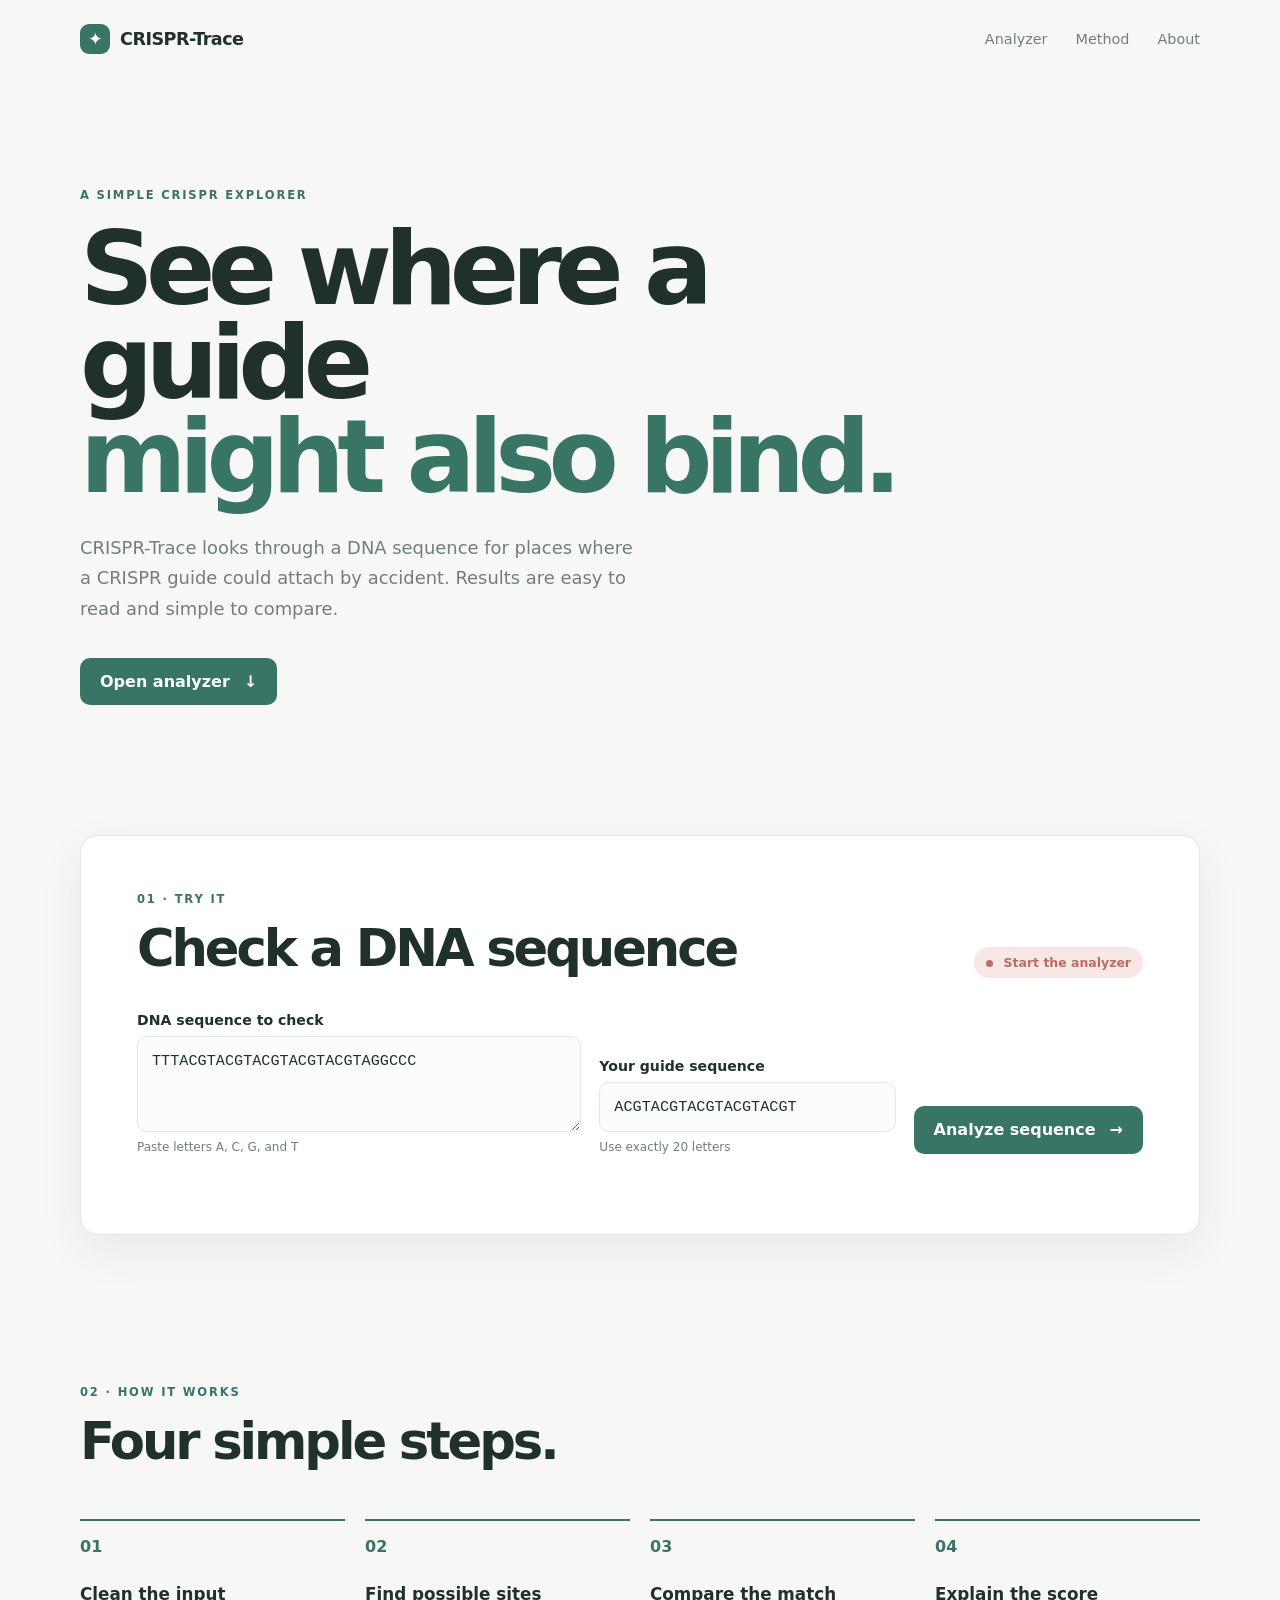
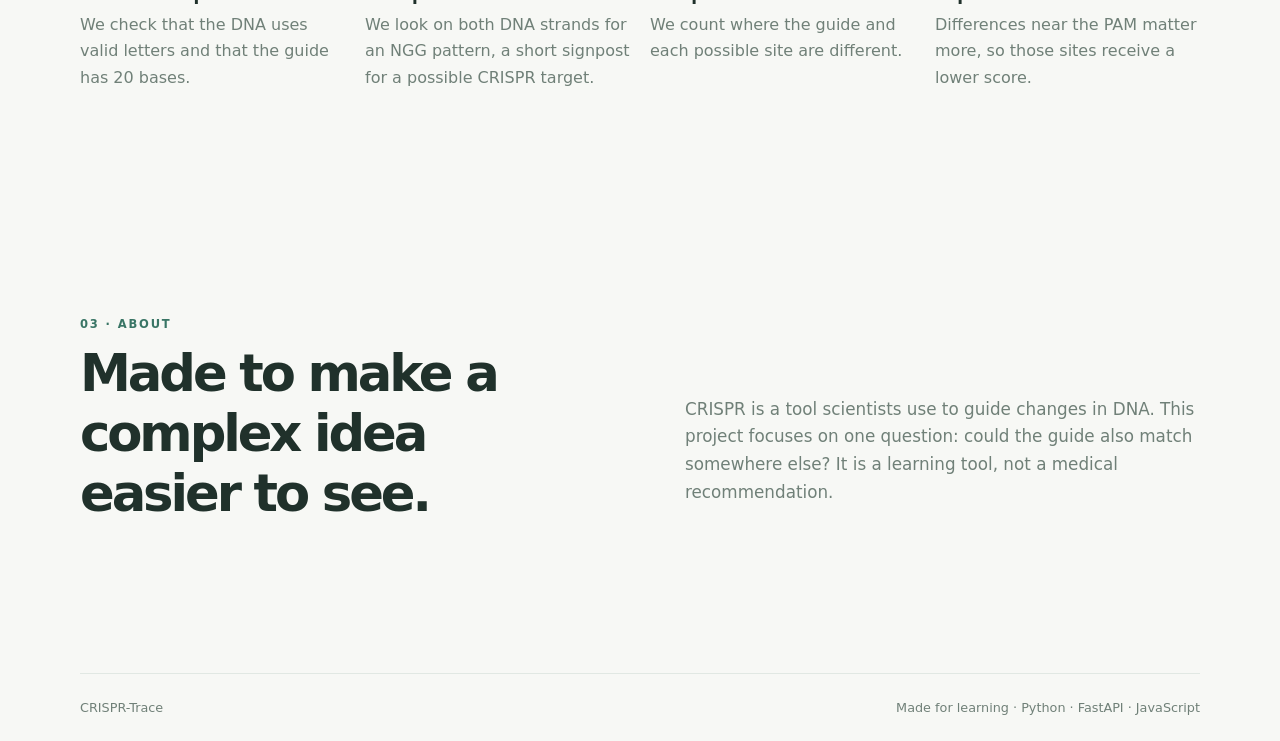
==== web/index.html @ c7aa0277 "fixed the server" ====
<!doctype html>
<html lang="en">
  <head>
    <meta charset="UTF-8" />
    <meta name="viewport" content="width=device-width, initial-scale=1.0" />
    <meta name="description" content="CRISPR-Trace off-target sequence analysis" />
    <link rel="icon" type="image/svg+xml" href="favicon.svg" />
    <link rel="apple-touch-icon" href="favicon.svg" />
    <title>CRISPR-Trace | Off-target analysis</title>
    <link rel="stylesheet" href="styles.css" />
    <script src="app.js" defer></script>
  </head>
  <body>
    <header class="site-header">
      <a class="brand" href="#top" aria-label="CRISPR-Trace home">
        <span class="brand-mark">✦</span>
        <span>CRISPR-Trace</span>
      </a>
      <nav class="nav-links" aria-label="Primary navigation">
        <a href="#analyzer">Analyzer</a>
        <a href="#method">Method</a>
        <a href="#about">About</a>
      </nav>
    </header>

    <main id="top">
      <section class="hero section-shell">
        <div class="eyebrow">A SIMPLE CRISPR EXPLORER</div>
        <h1>See where a guide<br /><span>might also bind.</span></h1>
        <p class="hero-copy">
          CRISPR-Trace looks through a DNA sequence for places where a CRISPR guide
          could attach by accident. Results are easy to read and simple to compare.
        </p>
        <a class="button button-primary" href="#analyzer">Open analyzer <span>↓</span></a>
      </section>

      <section id="analyzer" class="section-shell analyzer-section">
        <div class="section-heading">
          <div>
            <div class="eyebrow">01 · TRY IT</div>
            <h2>Check a DNA sequence</h2>
          </div>
          <span id="api-status" class="status-pill"><span class="status-dot"></span> Checking connection…</span>
        </div>

        <form id="analysis-form" class="analysis-form">
          <div class="field-group field-large">
            <label for="target-dna">DNA sequence to check</label>
            <textarea id="target-dna" required>TTTACGTACGTACGTACGTACGTAGGCCC</textarea>
            <small>Paste letters A, C, G, and T</small>
          </div>
          <div class="field-group">
            <label for="guide-rna">Your guide sequence</label>
            <input id="guide-rna" value="ACGTACGTACGTACGTACGT" required />
            <small>Use exactly 20 letters</small>
          </div>
          <button class="button button-primary analyze-button" type="submit">
            Analyze sequence <span>→</span>
          </button>
        </form>

        <div id="message" class="message" role="status" aria-live="polite"></div>
        <div id="results" class="results" hidden></div>
      </section>

      <section id="method" class="section-shell method-section">
        <div class="eyebrow">02 · HOW IT WORKS</div>
        <h2>Four simple steps.</h2>
        <div class="method-grid">
          <article><span>01</span><h3>Clean the input</h3><p>We check that the DNA uses valid letters and that the guide has 20 bases.</p></article>
          <article><span>02</span><h3>Find possible sites</h3><p>We look on both DNA strands for an NGG pattern, a short signpost for a possible CRISPR target.</p></article>
          <article><span>03</span><h3>Compare the match</h3><p>We count where the guide and each possible site are different.</p></article>
          <article><span>04</span><h3>Explain the score</h3><p>Differences near the PAM matter more, so those sites receive a lower score.</p></article>
        </div>
      </section>

      <section id="about" class="section-shell about-section">
        <div>
          <div class="eyebrow">03 · ABOUT</div>
          <h2>Made to make a complex idea easier to see.</h2>
        </div>
        <p>
          CRISPR is a tool scientists use to guide changes in DNA. This project
          focuses on one question: could the guide also match somewhere else?
          It is a learning tool, not a medical recommendation.
        </p>
      </section>
    </main>

    <footer class="site-footer section-shell">
      <span>CRISPR-Trace</span>
      <span>Made for learning · Python · FastAPI · JavaScript</span>
    </footer>
  </body>
</html>
---- web/styles.css ----
:root {
  --ink: #20312b;
  --muted: #708078;
  --paper: #f7f8f5;
  --panel: #ffffff;
  --line: #e1e8e3;
  --green: #397565;
  --green-dark: #24584a;
  --mint: #e5f0eb;
  --red: #c06b61;
  --amber: #b58a4c;
  --shadow: 0 16px 45px rgba(32, 58, 48, .07);
}

* { box-sizing: border-box; }
html { scroll-behavior: smooth; }
body { margin: 0; background: var(--paper); color: var(--ink); font-family: Inter, ui-sans-serif, system-ui, -apple-system, sans-serif; }
a { color: inherit; text-decoration: none; }
.section-shell { width: min(1120px, calc(100% - 40px)); margin: 0 auto; }
.site-header { height: 78px; display: flex; align-items: center; justify-content: space-between; width: min(1120px, calc(100% - 40px)); margin: auto; }
.brand { display: flex; align-items: center; gap: 10px; font-size: 1.1rem; font-weight: 800; letter-spacing: -.03em; }
.brand-mark { display: grid; place-items: center; width: 30px; height: 30px; background: var(--green); color: white; border-radius: 9px; }
.nav-links { display: flex; gap: 28px; color: var(--muted); font-size: .9rem; }
.nav-links a:hover { color: var(--green-dark); }
.hero { padding: 110px 0 130px; max-width: 1120px; }
.eyebrow { color: var(--green); font-size: .72rem; font-weight: 800; letter-spacing: .16em; }
h1, h2, h3, p { margin-top: 0; }
h1 { font-size: clamp(3.2rem, 8vw, 6.8rem); line-height: .92; letter-spacing: -.075em; margin: 20px 0 28px; max-width: 820px; font-weight: 720; }
h1 span { color: var(--green); }
h2 { font-size: clamp(2rem, 4vw, 3.2rem); letter-spacing: -.06em; margin: 12px 0 0; }
.hero-copy { max-width: 560px; font-size: 1.12rem; line-height: 1.7; color: var(--muted); margin-bottom: 34px; }
.button { display: inline-flex; align-items: center; justify-content: center; gap: 14px; border: 0; border-radius: 10px; padding: 14px 20px; font: inherit; font-weight: 750; cursor: pointer; transition: transform .2s, box-shadow .2s; }
.button:hover { transform: translateY(-2px); box-shadow: 0 9px 20px rgba(31, 138, 91, .2); }
.button-primary { background: var(--green); color: white; }
.analyzer-section { background: var(--panel); border: 1px solid var(--line); border-radius: 18px; padding: clamp(24px, 5vw, 56px); box-shadow: var(--shadow); }
.section-heading { display: flex; align-items: end; justify-content: space-between; margin-bottom: 34px; }
.status-pill { padding: 8px 12px; background: var(--mint); color: var(--green-dark); border-radius: 999px; font-size: .78rem; font-weight: 700; }
.status-dot { display: inline-block; width: 7px; height: 7px; background: var(--green); border-radius: 50%; margin-right: 6px; }
.status-pill.offline { background: #f8e8e5; color: var(--red); }
.status-pill.offline .status-dot { background: var(--red); }
.analysis-form { display: grid; grid-template-columns: 1.5fr 1fr auto; align-items: end; gap: 18px; }
.field-group { display: flex; flex-direction: column; gap: 8px; }
label { font-weight: 750; font-size: .88rem; }
textarea, input { width: 100%; border: 1px solid var(--line); border-radius: 10px; background: #fbfdfb; color: var(--ink); padding: 13px 14px; font: .95rem/1.45 ui-monospace, SFMono-Regular, Consolas, monospace; outline: none; }
textarea { min-height: 96px; resize: vertical; }
textarea:focus, input:focus { border-color: var(--green); box-shadow: 0 0 0 3px var(--mint); }
small { color: var(--muted); font-size: .75rem; }
.analyze-button { height: 48px; white-space: nowrap; }
.message { min-height: 24px; padding-top: 20px; color: var(--muted); font-weight: 650; }
.message.error { color: var(--red); }
.results { border-top: 1px solid var(--line); margin-top: 24px; padding-top: 30px; }
.summary-grid { display: grid; grid-template-columns: repeat(4, 1fr); gap: 12px; margin: 20px 0 28px; }
.summary-card { padding: 18px; border-radius: 12px; background: var(--paper); border: 1px solid var(--line); }
.summary-card strong { display: block; font-size: 1.8rem; letter-spacing: -.05em; }
.summary-card span { color: var(--muted); font-size: .78rem; }
.summary-card.high strong { color: var(--red); }
.summary-card.medium strong { color: var(--amber); }
.summary-card.low strong { color: var(--green); }
.table-wrap { overflow-x: auto; border: 1px solid var(--line); border-radius: 12px; }
table { width: 100%; border-collapse: collapse; font-size: .86rem; }
th, td { text-align: left; padding: 13px 14px; border-bottom: 1px solid var(--line); white-space: nowrap; }
th { background: var(--paper); color: var(--muted); font-size: .72rem; letter-spacing: .08em; text-transform: uppercase; }
tr:last-child td { border-bottom: 0; }
code { background: var(--mint); color: var(--green-dark); padding: 3px 6px; border-radius: 5px; }
.risk-badge { border-radius: 999px; padding: 4px 8px; font-size: .72rem; font-weight: 800; }
.risk-high { background: #fde5e2; color: var(--red); }
.risk-medium { background: #fff1d8; color: var(--amber); }
.risk-low { background: var(--mint); color: var(--green-dark); }
.download { margin-top: 18px; background: transparent; border: 1px solid var(--green); color: var(--green-dark); }
.method-section { padding: 150px 0; }
.method-grid { display: grid; grid-template-columns: repeat(4, 1fr); gap: 20px; margin-top: 48px; }
.method-grid article { border-top: 2px solid var(--green); padding-top: 16px; }
.method-grid article span { color: var(--green); font-weight: 800; }
.method-grid h3 { margin: 28px 0 8px; font-size: 1.05rem; }
.method-grid p, .about-section p { color: var(--muted); line-height: 1.65; }
.about-section { display: grid; grid-template-columns: 1fr 1fr; gap: 90px; padding: 60px 0 150px; }
.about-section p { font-size: 1.05rem; align-self: end; }
.site-footer { border-top: 1px solid var(--line); padding: 26px 0; display: flex; justify-content: space-between; color: var(--muted); font-size: .8rem; }
@media (max-width: 760px) {
  .nav-links { display: none; }
  .hero { padding: 70px 0 90px; }
  .analysis-form, .about-section { grid-template-columns: 1fr; }
  .analyze-button { width: 100%; }
  .summary-grid, .method-grid { grid-template-columns: repeat(2, 1fr); }
  .section-heading { align-items: start; gap: 16px; flex-direction: column; }
}
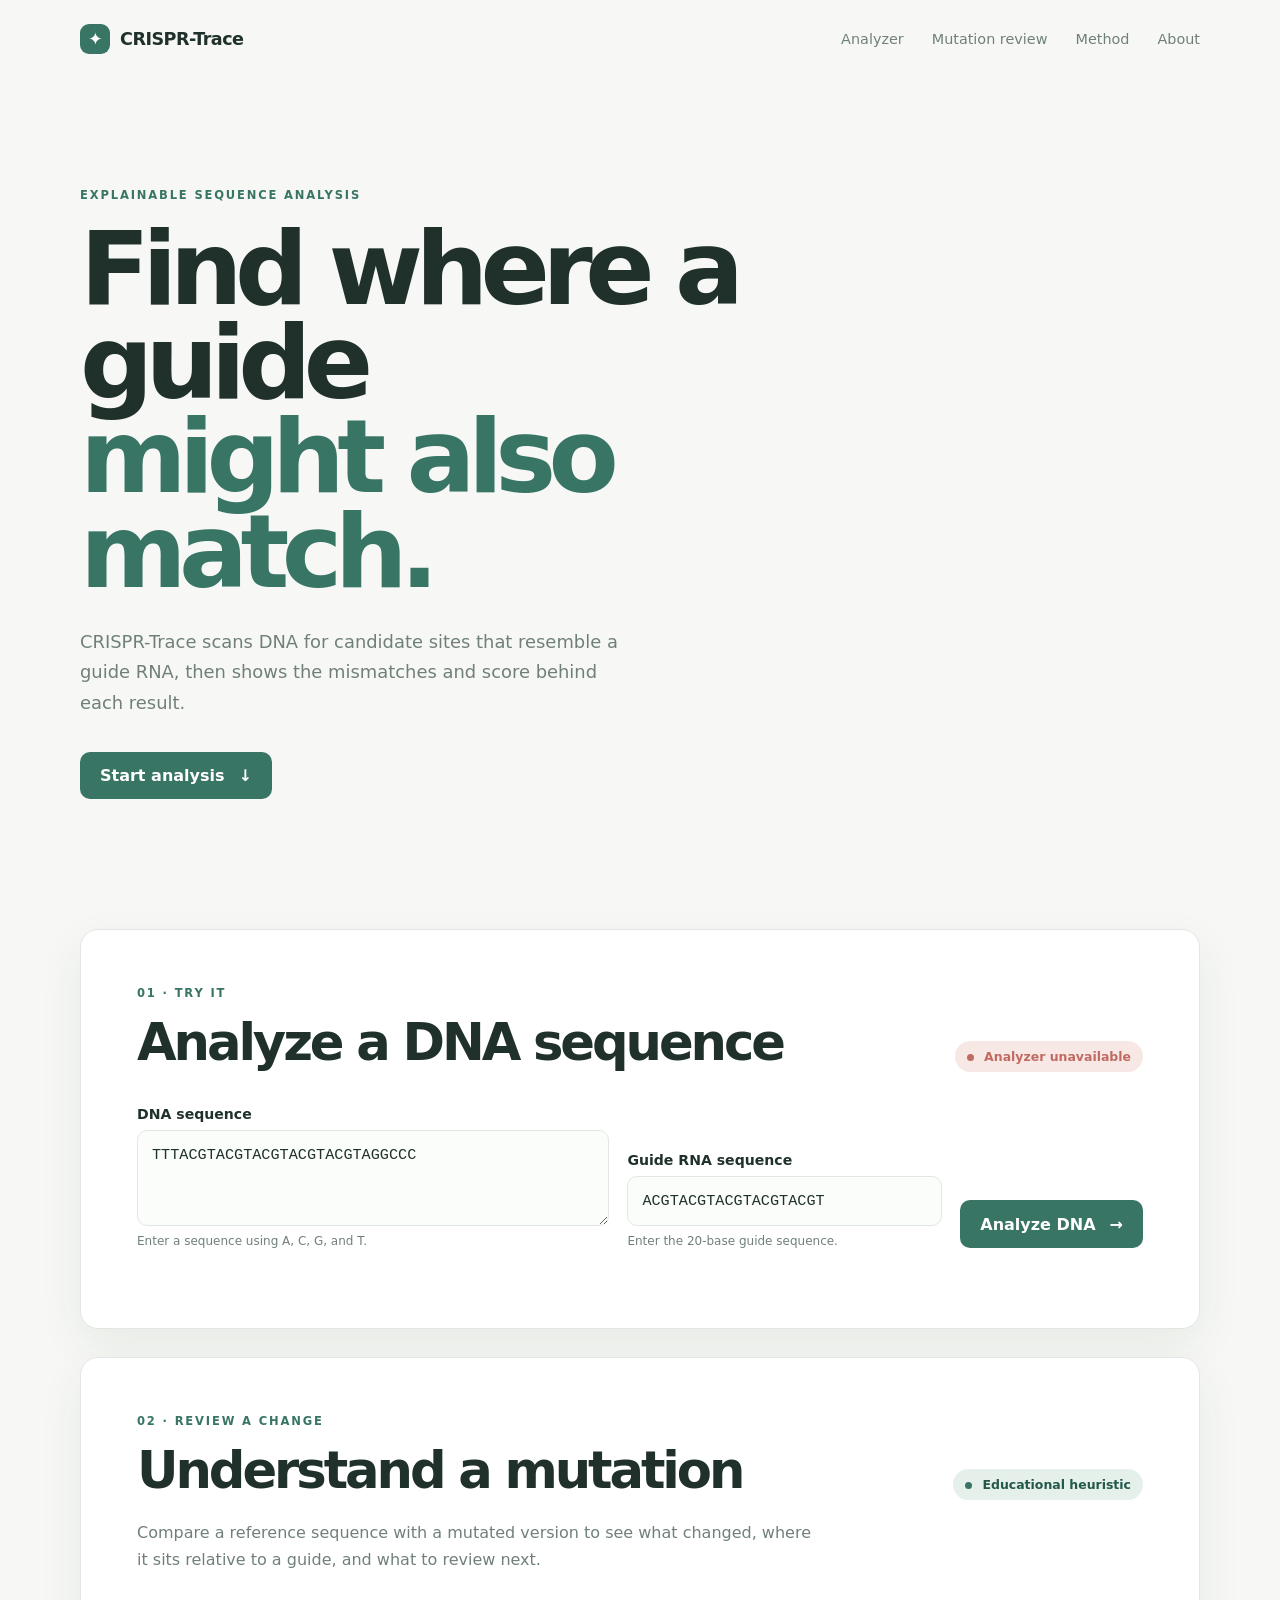
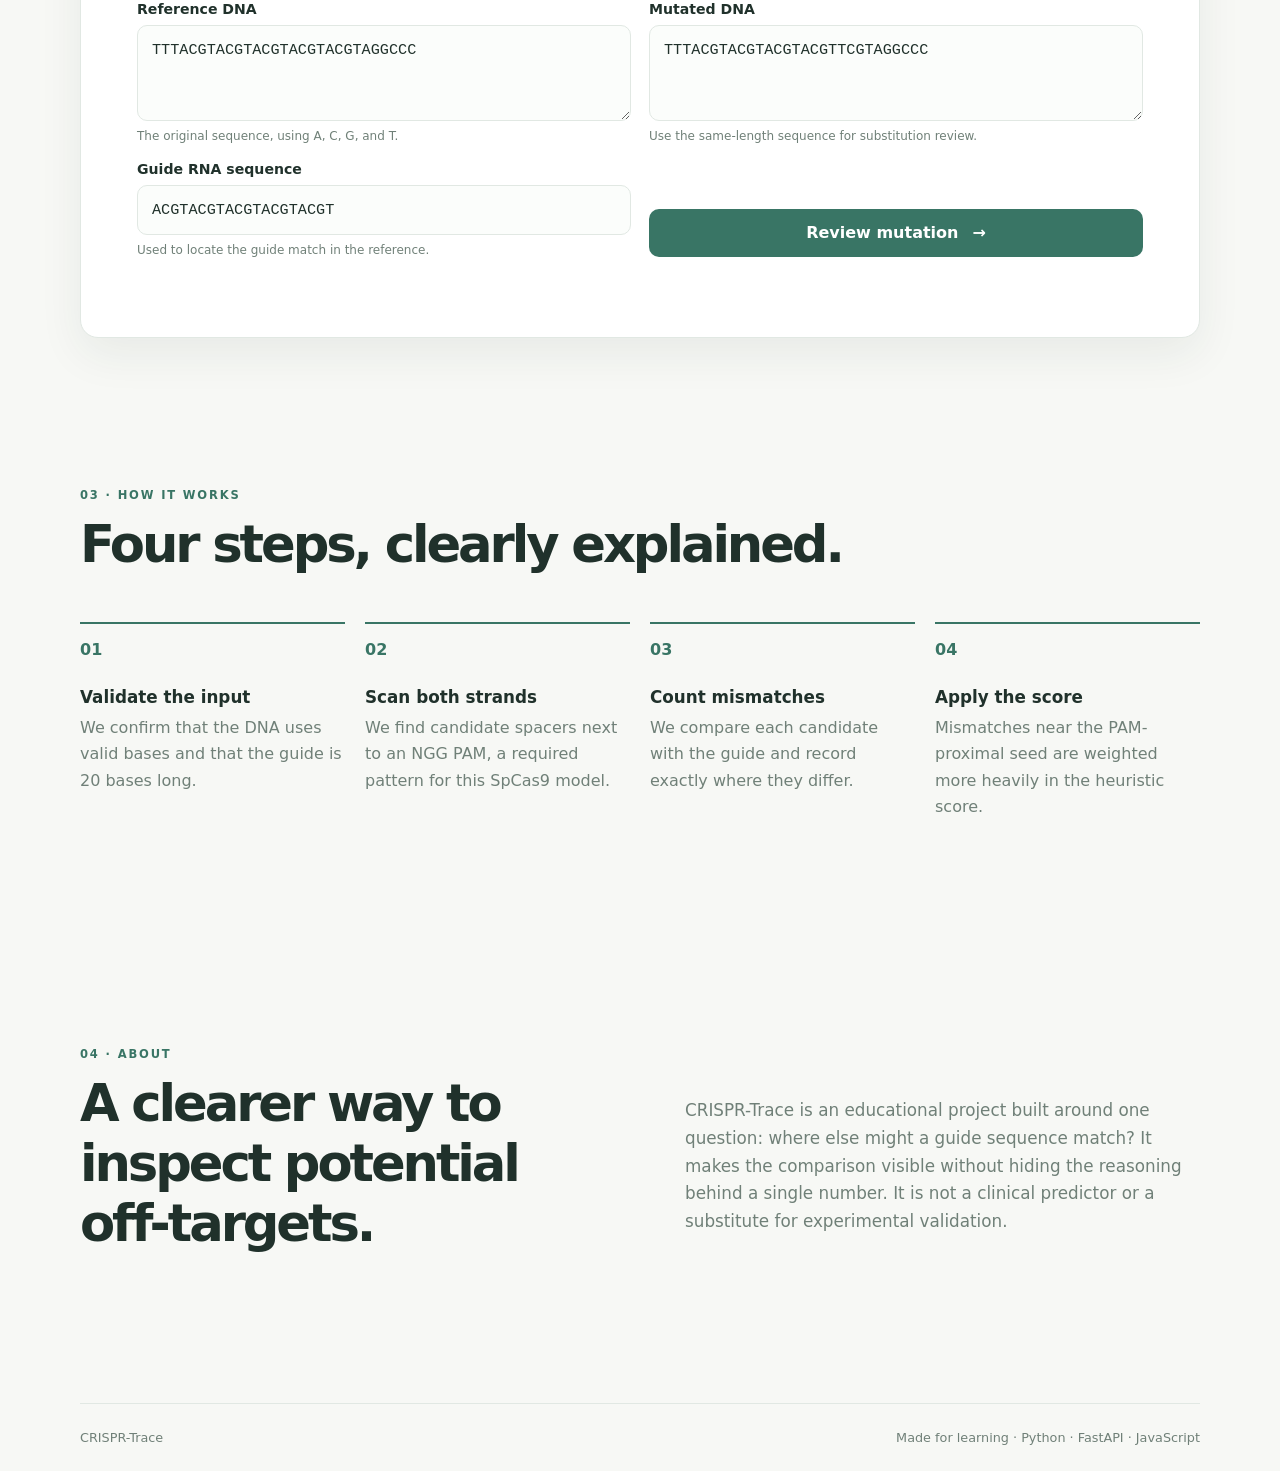
==== commit 1a1e68dd: "mutation review" ====
--- a/web/index.html
+++ b/web/index.html
@@ -3,7 +3,7 @@
   <head>
     <meta charset="UTF-8" />
     <meta name="viewport" content="width=device-width, initial-scale=1.0" />
-    <meta name="description" content="CRISPR-Trace off-target sequence analysis" />
+    <meta name="description" content="Explore potential CRISPR off-target matches with an explainable sequence analysis tool." />
     <link rel="icon" type="image/svg+xml" href="favicon.svg" />
     <link rel="apple-touch-icon" href="favicon.svg" />
     <title>CRISPR-Trace | Off-target analysis</title>
@@ -18,6 +18,7 @@
       </a>
       <nav class="nav-links" aria-label="Primary navigation">
         <a href="#analyzer">Analyzer</a>
+        <a href="#mutations">Mutation review</a>
         <a href="#method">Method</a>
         <a href="#about">About</a>
       </nav>
@@ -25,64 +26,102 @@
 
     <main id="top">
       <section class="hero section-shell">
-        <div class="eyebrow">A SIMPLE CRISPR EXPLORER</div>
-        <h1>See where a guide<br /><span>might also bind.</span></h1>
+      <div class="eyebrow">EXPLAINABLE SEQUENCE ANALYSIS</div>
+        <h1>Find where a guide<br /><span>might also match.</span></h1>
         <p class="hero-copy">
-          CRISPR-Trace looks through a DNA sequence for places where a CRISPR guide
-          could attach by accident. Results are easy to read and simple to compare.
+          CRISPR-Trace scans DNA for candidate sites that resemble a guide RNA,
+          then shows the mismatches and score behind each result.
         </p>
-        <a class="button button-primary" href="#analyzer">Open analyzer <span>↓</span></a>
+        <a class="button button-primary" href="#analyzer">Start analysis <span>↓</span></a>
       </section>
 
       <section id="analyzer" class="section-shell analyzer-section">
         <div class="section-heading">
           <div>
             <div class="eyebrow">01 · TRY IT</div>
-            <h2>Check a DNA sequence</h2>
+          <h2>Analyze a DNA sequence</h2>
           </div>
-          <span id="api-status" class="status-pill"><span class="status-dot"></span> Checking connection…</span>
+          <span id="api-status" class="status-pill"><span class="status-dot"></span> Checking analyzer…</span>
         </div>
 
         <form id="analysis-form" class="analysis-form">
           <div class="field-group field-large">
-            <label for="target-dna">DNA sequence to check</label>
+            <label for="target-dna">DNA sequence</label>
             <textarea id="target-dna" required>TTTACGTACGTACGTACGTACGTAGGCCC</textarea>
-            <small>Paste letters A, C, G, and T</small>
+            <small>Enter a sequence using A, C, G, and T.</small>
           </div>
           <div class="field-group">
-            <label for="guide-rna">Your guide sequence</label>
+            <label for="guide-rna">Guide RNA sequence</label>
             <input id="guide-rna" value="ACGTACGTACGTACGTACGT" required />
-            <small>Use exactly 20 letters</small>
+            <small>Enter the 20-base guide sequence.</small>
           </div>
           <button class="button button-primary analyze-button" type="submit">
-            Analyze sequence <span>→</span>
+            Analyze DNA <span>→</span>
           </button>
         </form>
 
         <div id="message" class="message" role="status" aria-live="polite"></div>
         <div id="results" class="results" hidden></div>
+        <div id="visual-dashboard" class="visual-dashboard" hidden></div>
+      </section>
+
+      <section id="mutations" class="section-shell mutation-section">
+        <div class="section-heading">
+          <div>
+            <div class="eyebrow">02 · REVIEW A CHANGE</div>
+            <h2>Understand a mutation</h2>
+          </div>
+          <span class="status-pill"><span class="status-dot"></span> Educational heuristic</span>
+        </div>
+        <p class="section-intro">
+          Compare a reference sequence with a mutated version to see what changed,
+          where it sits relative to a guide, and what to review next.
+        </p>
+        <form id="mutation-form" class="mutation-form">
+          <div class="field-group">
+            <label for="reference-dna">Reference DNA</label>
+            <textarea id="reference-dna" required>TTTACGTACGTACGTACGTACGTAGGCCC</textarea>
+            <small>The original sequence, using A, C, G, and T.</small>
+          </div>
+          <div class="field-group">
+            <label for="mutated-dna">Mutated DNA</label>
+            <textarea id="mutated-dna" required>TTTACGTACGTACGTACGTTCGTAGGCCC</textarea>
+            <small>Use the same-length sequence for substitution review.</small>
+          </div>
+          <div class="field-group field-guide">
+            <label for="mutation-guide">Guide RNA sequence</label>
+            <input id="mutation-guide" value="ACGTACGTACGTACGTACGT" required />
+            <small>Used to locate the guide match in the reference.</small>
+          </div>
+          <button class="button button-primary analyze-button" type="submit">
+            Review mutation <span>→</span>
+          </button>
+        </form>
+        <div id="mutation-message" class="message" role="status" aria-live="polite"></div>
+        <div id="mutation-results" class="mutation-results" hidden></div>
       </section>
 
       <section id="method" class="section-shell method-section">
-        <div class="eyebrow">02 · HOW IT WORKS</div>
-        <h2>Four simple steps.</h2>
+        <div class="eyebrow">03 · HOW IT WORKS</div>
+        <h2>Four steps, clearly explained.</h2>
         <div class="method-grid">
-          <article><span>01</span><h3>Clean the input</h3><p>We check that the DNA uses valid letters and that the guide has 20 bases.</p></article>
-          <article><span>02</span><h3>Find possible sites</h3><p>We look on both DNA strands for an NGG pattern, a short signpost for a possible CRISPR target.</p></article>
-          <article><span>03</span><h3>Compare the match</h3><p>We count where the guide and each possible site are different.</p></article>
-          <article><span>04</span><h3>Explain the score</h3><p>Differences near the PAM matter more, so those sites receive a lower score.</p></article>
+          <article><span>01</span><h3>Validate the input</h3><p>We confirm that the DNA uses valid bases and that the guide is 20 bases long.</p></article>
+          <article><span>02</span><h3>Scan both strands</h3><p>We find candidate spacers next to an NGG PAM, a required pattern for this SpCas9 model.</p></article>
+          <article><span>03</span><h3>Count mismatches</h3><p>We compare each candidate with the guide and record exactly where they differ.</p></article>
+          <article><span>04</span><h3>Apply the score</h3><p>Mismatches near the PAM-proximal seed are weighted more heavily in the heuristic score.</p></article>
         </div>
       </section>
 
       <section id="about" class="section-shell about-section">
         <div>
-          <div class="eyebrow">03 · ABOUT</div>
-          <h2>Made to make a complex idea easier to see.</h2>
+          <div class="eyebrow">04 · ABOUT</div>
+          <h2>A clearer way to inspect potential off-targets.</h2>
         </div>
         <p>
-          CRISPR is a tool scientists use to guide changes in DNA. This project
-          focuses on one question: could the guide also match somewhere else?
-          It is a learning tool, not a medical recommendation.
+          CRISPR-Trace is an educational project built around one question:
+          where else might a guide sequence match? It makes the comparison visible
+          without hiding the reasoning behind a single number. It is not a clinical
+          predictor or a substitute for experimental validation.
         </p>
       </section>
     </main>
--- a/web/styles.css
+++ b/web/styles.css
@@ -49,6 +49,46 @@
 .message { min-height: 24px; padding-top: 20px; color: var(--muted); font-weight: 650; }
 .message.error { color: var(--red); }
 .results { border-top: 1px solid var(--line); margin-top: 24px; padding-top: 30px; }
+.mutation-section { margin-top: 28px; background: var(--panel); border: 1px solid var(--line); border-radius: 18px; padding: clamp(24px, 5vw, 56px); box-shadow: var(--shadow); }
+.section-intro { max-width: 680px; color: var(--muted); line-height: 1.65; margin: -14px 0 28px; }
+.mutation-form { display: grid; grid-template-columns: 1fr 1fr; gap: 18px; align-items: end; }
+.mutation-form .field-guide { grid-column: 1 / 2; }
+.mutation-form .analyze-button { grid-column: 2 / 3; }
+.mutation-results { border-top: 1px solid var(--line); margin-top: 28px; padding-top: 28px; }
+.mutation-summary { padding: 22px 24px; border-radius: 14px; margin-bottom: 18px; }
+.mutation-summary.low { background: var(--mint); color: var(--green-dark); }
+.mutation-summary.medium { background: #fff1d8; color: #76551e; }
+.mutation-summary.high { background: #f8e8e5; color: #87483f; }
+.mutation-risk-label, .mutation-card > span { font-size: .7rem; font-weight: 850; letter-spacing: .12em; }
+.mutation-summary h3 { margin: 8px 0 5px; font-size: 1.35rem; }
+.mutation-summary p { margin: 0; line-height: 1.55; }
+.mutation-grid { display: grid; grid-template-columns: repeat(3, 1fr); gap: 14px; }
+.mutation-card { border: 1px solid var(--line); border-radius: 12px; padding: 20px; min-height: 170px; }
+.mutation-card > span { color: var(--green); }
+.mutation-card h3 { margin: 12px 0 8px; font-size: 1.05rem; }
+.mutation-card p, .mutation-card li { color: var(--muted); line-height: 1.55; font-size: .9rem; }
+.mutation-card ul { padding-left: 18px; margin: 10px 0; }
+.mutation-note { border-top: 1px solid var(--line); padding-top: 10px; margin-top: 14px; font-size: .78rem !important; }
+.solution-card { background: #fbfdfb; }
+.mutation-disclaimer { color: var(--muted); font-size: .75rem; margin: 18px 0 0; }
+.visual-dashboard { border-top: 1px solid var(--line); margin-top: 36px; padding-top: 34px; }
+.result-banner { display: flex; gap: 14px; align-items: flex-start; padding: 18px 20px; border-radius: 12px; margin-bottom: 22px; }
+.result-banner.good { background: var(--mint); color: var(--green-dark); }
+.result-banner.warning { background: #f8e8e5; color: #87483f; }
+.result-banner strong { display: block; margin-bottom: 4px; }
+.result-banner p { margin: 0; font-size: .88rem; line-height: 1.5; }
+.visual-heading { display: flex; justify-content: space-between; align-items: end; gap: 20px; margin-bottom: 16px; }
+.visual-heading h3 { margin: 0; font-size: 1.2rem; }
+.visual-heading p { color: var(--muted); font-size: .82rem; margin: 4px 0 0; }
+.helix-card { background: #fbfdfb; border: 1px solid var(--line); border-radius: 14px; padding: 14px; overflow: hidden; }
+.helix-card svg { display: block; width: 100%; height: auto; min-height: 180px; }
+.legend { display: flex; flex-wrap: wrap; gap: 16px; margin-top: 14px; color: var(--muted); font-size: .78rem; }
+.legend-item { display: inline-flex; align-items: center; gap: 7px; }
+.legend-swatch { width: 10px; height: 10px; border-radius: 50%; display: inline-block; }
+.legend-target { background: var(--green); }
+.legend-danger { background: var(--red); }
+.legend-possible { background: var(--amber); }
+.legend-low { background: #b8c4be; }
 .summary-grid { display: grid; grid-template-columns: repeat(4, 1fr); gap: 12px; margin: 20px 0 28px; }
 .summary-card { padding: 18px; border-radius: 12px; background: var(--paper); border: 1px solid var(--line); }
 .summary-card strong { display: block; font-size: 1.8rem; letter-spacing: -.05em; }
@@ -66,6 +106,9 @@
 .risk-high { background: #fde5e2; color: var(--red); }
 .risk-medium { background: #fff1d8; color: var(--amber); }
 .risk-low { background: var(--mint); color: var(--green-dark); }
+.risk-target { background: var(--mint); color: var(--green-dark); }
+.risk-danger { background: #fde5e2; color: var(--red); }
+.risk-possible { background: #fff1d8; color: var(--amber); }
 .download { margin-top: 18px; background: transparent; border: 1px solid var(--green); color: var(--green-dark); }
 .method-section { padding: 150px 0; }
 .method-grid { display: grid; grid-template-columns: repeat(4, 1fr); gap: 20px; margin-top: 48px; }
@@ -79,8 +122,12 @@
 @media (max-width: 760px) {
   .nav-links { display: none; }
   .hero { padding: 70px 0 90px; }
-  .analysis-form, .about-section { grid-template-columns: 1fr; }
+  .analysis-form, .mutation-form, .about-section { grid-template-columns: 1fr; }
+  .mutation-form .field-guide, .mutation-form .analyze-button { grid-column: auto; }
   .analyze-button { width: 100%; }
-  .summary-grid, .method-grid { grid-template-columns: repeat(2, 1fr); }
+  .summary-grid, .method-grid, .mutation-grid { grid-template-columns: repeat(2, 1fr); }
   .section-heading { align-items: start; gap: 16px; flex-direction: column; }
 }
+@media (max-width: 520px) {
+  .summary-grid, .method-grid, .mutation-grid { grid-template-columns: 1fr; }
+}
